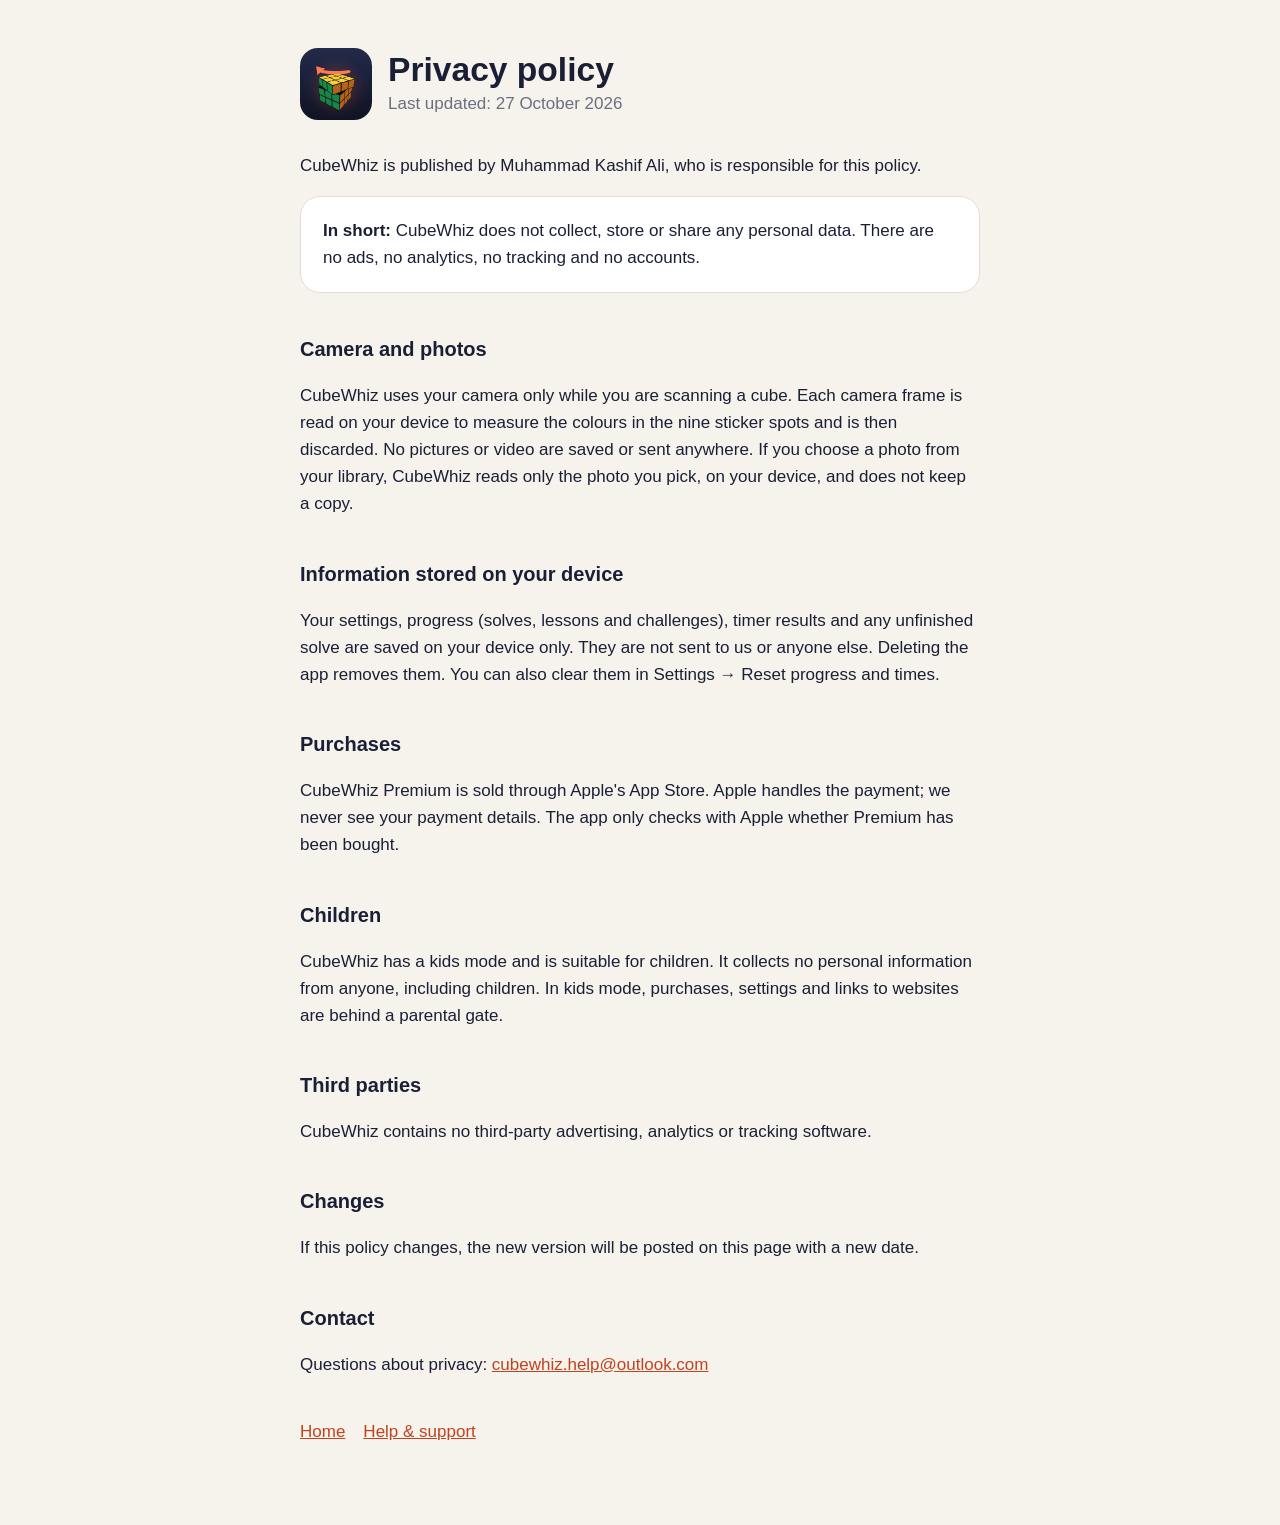
==== privacy.html @ 995e3389 "Add files via upload" ====
<!doctype html>
<html lang="en-GB">
<head>
<meta charset="utf-8"><meta name="viewport" content="width=device-width, initial-scale=1">
<title>CubeWhiz — Privacy policy</title>
<link rel="stylesheet" href="style.css">
</head>
<body><main>
<header><img src="icon.png" alt=""><div><h1>Privacy policy</h1><div class="subtle">Last updated: 27 October 2026</div></div></header>

<p>CubeWhiz is published by Muhammad Kashif Ali, who is responsible for this policy.</p>

<div class="card"><strong>In short:</strong> CubeWhiz does not collect, store or share any personal data. There are no ads, no analytics, no tracking and no accounts.</div>

<h2>Camera and photos</h2>
<p>CubeWhiz uses your camera only while you are scanning a cube. Each camera frame is read on your device to measure the colours in the nine sticker spots and is then discarded. No pictures or video are saved or sent anywhere. If you choose a photo from your library, CubeWhiz reads only the photo you pick, on your device, and does not keep a copy.</p>

<h2>Information stored on your device</h2>
<p>Your settings, progress (solves, lessons and challenges), timer results and any unfinished solve are saved on your device only. They are not sent to us or anyone else. Deleting the app removes them. You can also clear them in Settings → Reset progress and times.</p>

<h2>Purchases</h2>
<p>CubeWhiz Premium is sold through Apple's App Store. Apple handles the payment; we never see your payment details. The app only checks with Apple whether Premium has been bought.</p>

<h2>Children</h2>
<p>CubeWhiz has a kids mode and is suitable for children. It collects no personal information from anyone, including children. In kids mode, purchases, settings and links to websites are behind a parental gate.</p>

<h2>Third parties</h2>
<p>CubeWhiz contains no third-party advertising, analytics or tracking software.</p>

<h2>Changes</h2>
<p>If this policy changes, the new version will be posted on this page with a new date.</p>

<h2>Contact</h2>
<p>Questions about privacy: <a href="mailto:cubewhiz.help@outlook.com">cubewhiz.help@outlook.com</a></p>
<nav><a href="index.html">Home</a><a href="support.html">Help &amp; support</a></nav>
</main></body></html>
---- style.css ----
:root { --bg:#F6F3EC; --card:#fff; --ink:#1A1F36; --subtle:#6B6F80; --line:#E3DED3; --accent:#C2421F; }
@media (prefers-color-scheme: dark) { :root { --bg:#0E1016; --card:#191C25; --ink:#F3F1EB; --subtle:#9EA2B3; --line:#2B2F3D; --accent:#FF7A52; } }
* { box-sizing: border-box; }
body { margin:0; background:var(--bg); color:var(--ink); font:17px/1.6 -apple-system, BlinkMacSystemFont, "Segoe UI", Roboto, sans-serif; }
main { max-width: 720px; margin: 0 auto; padding: 48px 20px 80px; }
header { display:flex; align-items:center; gap:16px; margin-bottom:32px; }
header img { width:72px; height:72px; border-radius:18px; }
h1 { font-size: 2.1rem; margin:0; line-height:1.15; }
h2 { margin-top: 2em; font-size: 1.25rem; }
p, li { color: var(--ink); }
.subtle { color: var(--subtle); }
.card { background:var(--card); border:1px solid var(--line); border-radius:20px; padding:20px 22px; margin:16px 0; }
.grid { display:grid; grid-template-columns: repeat(auto-fit, minmax(200px,1fr)); gap:14px; }
a { color: var(--accent); }
nav { margin-top: 40px; display:flex; gap:18px; flex-wrap: wrap; }
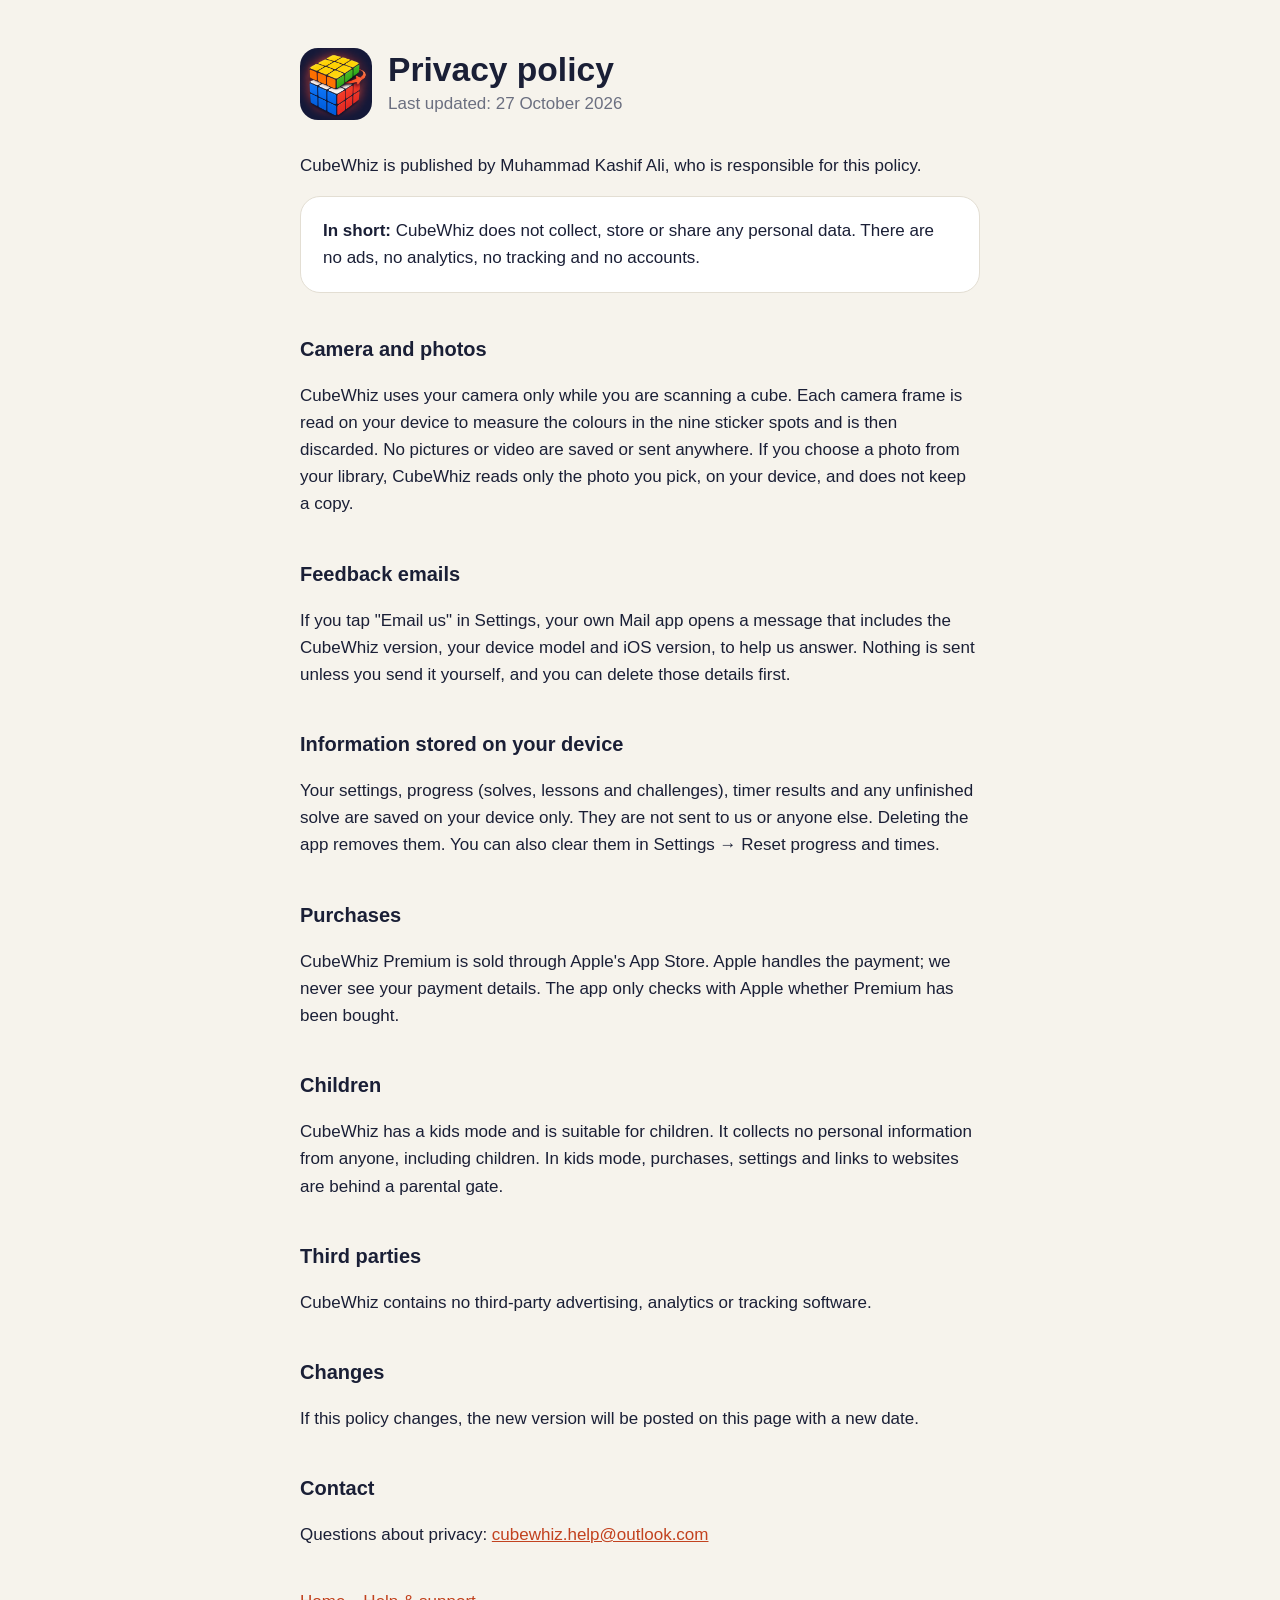
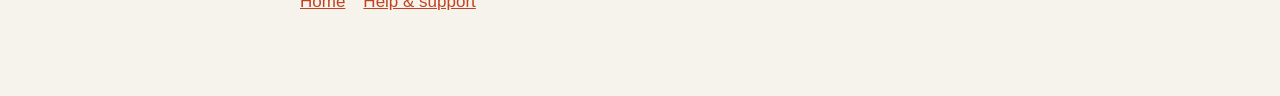
==== commit d367553c: "Add files via upload" ====
--- a/privacy.html
+++ b/privacy.html
@@ -2,6 +2,7 @@
 <html lang="en-GB">
 <head>
 <meta charset="utf-8"><meta name="viewport" content="width=device-width, initial-scale=1">
+<meta name="apple-itunes-app" content="app-id=6826672157">
 <title>CubeWhiz — Privacy policy</title>
 <link rel="stylesheet" href="style.css">
 </head>
@@ -14,6 +15,8 @@
 
 <h2>Camera and photos</h2>
 <p>CubeWhiz uses your camera only while you are scanning a cube. Each camera frame is read on your device to measure the colours in the nine sticker spots and is then discarded. No pictures or video are saved or sent anywhere. If you choose a photo from your library, CubeWhiz reads only the photo you pick, on your device, and does not keep a copy.</p>
+<h2>Feedback emails</h2>
+<p>If you tap "Email us" in Settings, your own Mail app opens a message that includes the CubeWhiz version, your device model and iOS version, to help us answer. Nothing is sent unless you send it yourself, and you can delete those details first.</p>
 
 <h2>Information stored on your device</h2>
 <p>Your settings, progress (solves, lessons and challenges), timer results and any unfinished solve are saved on your device only. They are not sent to us or anyone else. Deleting the app removes them. You can also clear them in Settings → Reset progress and times.</p>
--- a/style.css
+++ b/style.css
@@ -12,4 +12,9 @@
 .card { background:var(--card); border:1px solid var(--line); border-radius:20px; padding:20px 22px; margin:16px 0; }
 .grid { display:grid; grid-template-columns: repeat(auto-fit, minmax(200px,1fr)); gap:14px; }
 a { color: var(--accent); }
+.button { display:inline-block; background:var(--accent); color:#fff; text-decoration:none; font-weight:600; padding:14px 24px; border-radius:14px; }
+.button:hover { opacity:0.9; }
+@media (prefers-color-scheme: dark) { .button { color:#1A1F36; } }
 nav { margin-top: 40px; display:flex; gap:18px; flex-wrap: wrap; }
+
+.hero { display:block; width:100%; height:auto; border-radius:20px; margin:28px 0 8px; }
